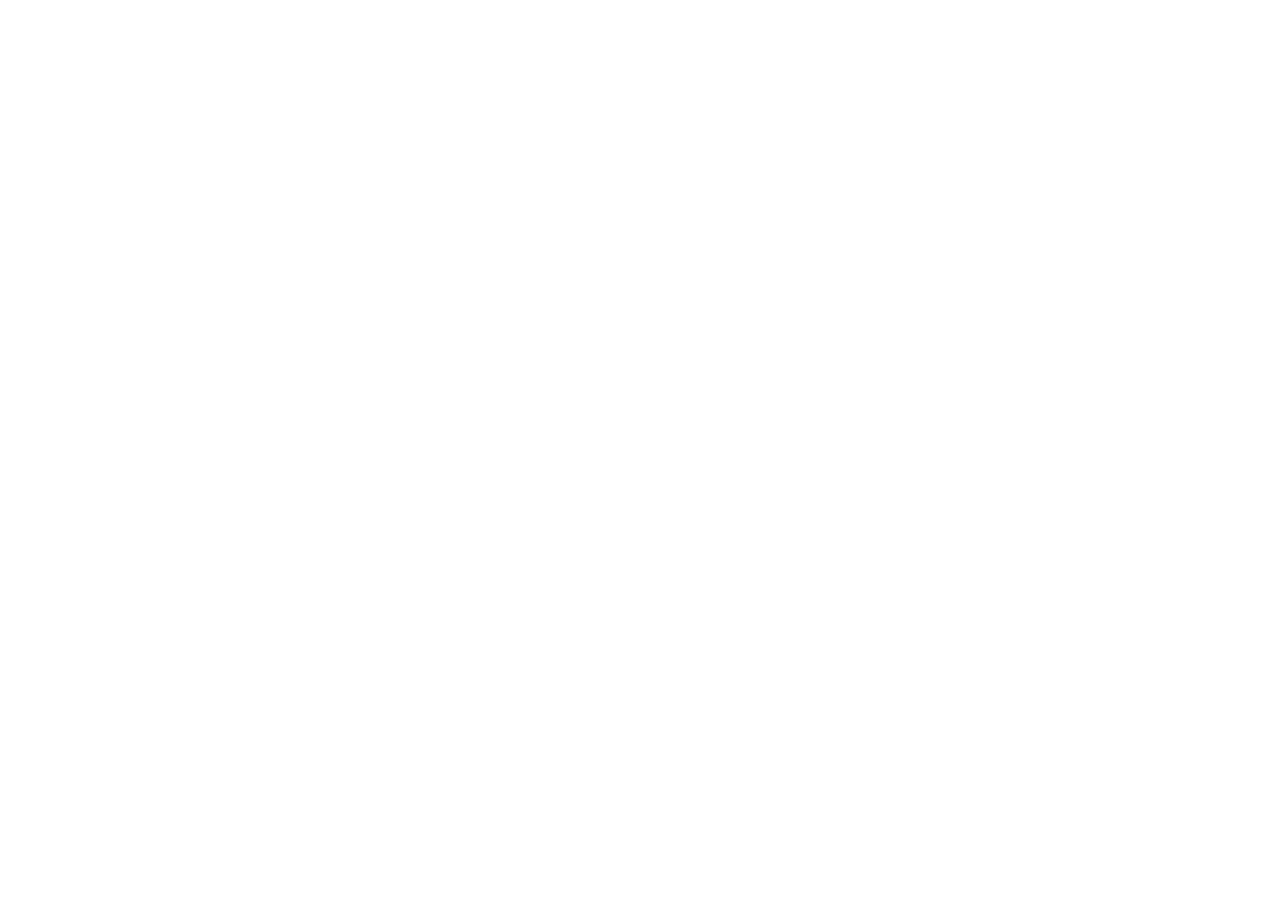
==== about.html @ d970ca6c "Some changes made on First Page" ====
<!DOCTYPE html>
<html lang="en">
<head>
    <meta charset="UTF-8">
    <meta name="viewport" content="width=device-width, initial-scale=1.0">
    <title>About - WaveWZ</title>
</head>
<body>
    
</body>
</html>
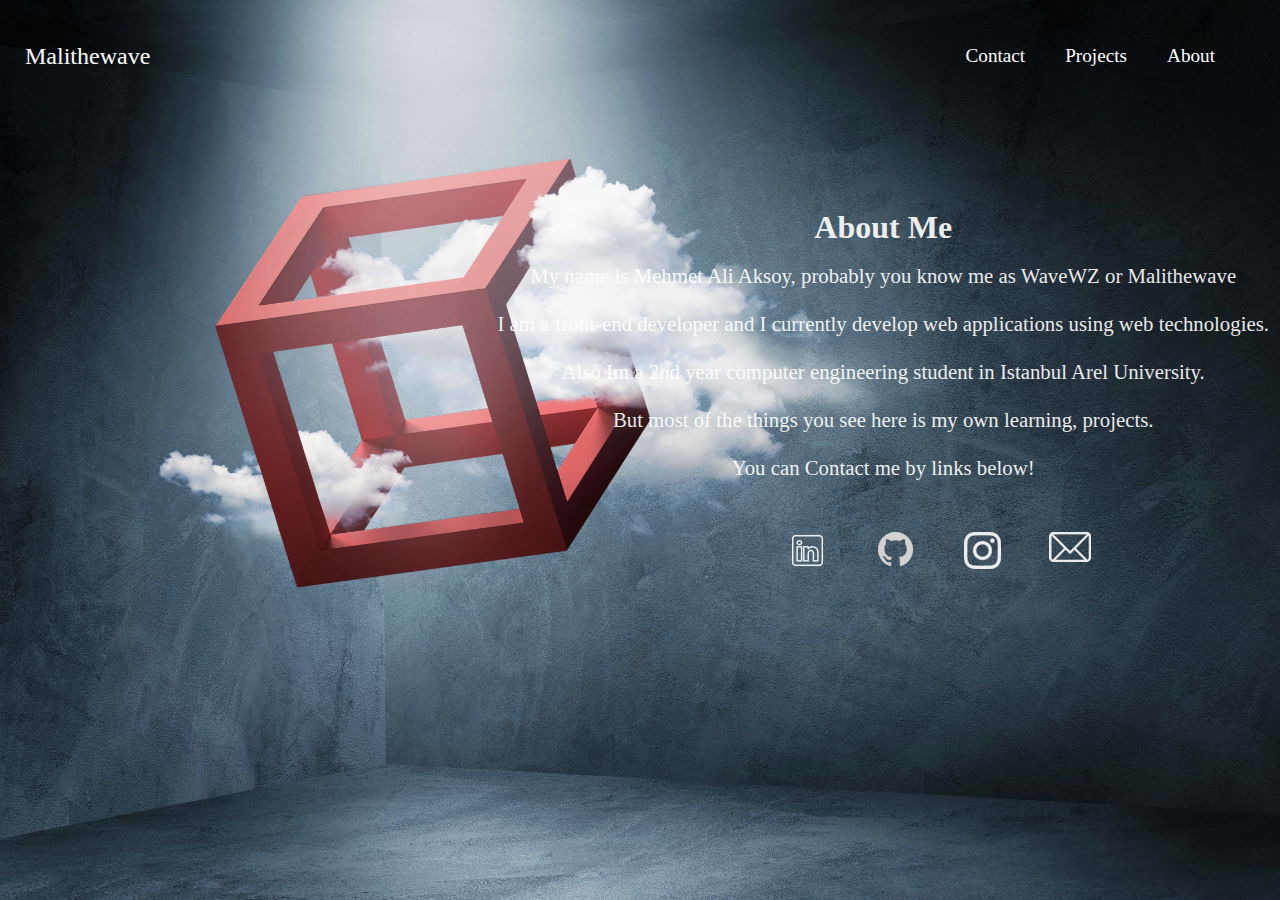
==== commit 0348764c: "About page created, worked on responsive" ====
--- a/about.html
+++ b/about.html
@@ -4,8 +4,42 @@
     <meta charset="UTF-8">
     <meta name="viewport" content="width=device-width, initial-scale=1.0">
     <title>About - WaveWZ</title>
+    <link rel="stylesheet" href="about.css">
 </head>
 <body>
-    
+    <div class="container">
+        <header>
+            <nav>
+            <div id="navbar">
+                    <p id="logo">Malithewave</p>
+                <ul id="navbar2">
+                    <li><a href="PersonalPortf-1/about.html">Contact</a></li>
+                    <li><a href="about.html">Projects</a></li>
+                    <li><a href="about.html">About</a></li>
+                </ul>
+            </div>
+            </nav>
+        </header>
+        <section>
+            <!-- <div class="box"-->
+                <h1 class="aboutMe">About Me</h1><br>
+                <p id="text">
+                    My name is Mehmet Ali Aksoy, probably you know me as WaveWZ or Malithewave <br><br>
+                    I am a front-end developer and I currently develop web applications using web technologies.<br><br>
+                    Also Im a 2nd year computer engineering student in Istanbul Arel University.<br><br>
+                    But most of the things you see here is my own learning, projects.<br><br>
+                    You can Contact me by links below!
+                </p>
+                <div class="contact-form">
+                    <ul>
+                        <li class="contactLogos" id="logo1"><a href="https://www.linkedin.com/in/mehmet-ali-aksoy-168524263" target="_blank"><img src="imagesAbout/logolinkedin2.png"></img></li>
+                        <li class="contactLogos" id="logo2"><a href="https://github.com/WaveWZ" target="_blank"><img src="imagesAbout/logogithub2.png"></img></li>
+                        <li class="contactLogos" id="logo3"><a href="https://www.instagram.com/malithewave/" target="_blank"><img src="imagesAbout/logoinsta2.png"></img></li>
+                        <li class="contactLogos" id="logo4"><a href="mailto:mehmetaliaksoy0@hotmail.com" target="_blank"><img src="imagesAbout/logomail2.png"></img></li>
+                    </ul>
+                </div>
+            <!-- </div> -->
+        </section>
+    </div>
 </body>
 </html>--- a/about.css
+++ b/about.css
@@ -0,0 +1,205 @@
+*{
+    padding: 0px;
+    margin: 0px;
+    font-family: 'Times New Roman', Times, serif;
+    color:white;
+}
+body{
+    background-image: url('aboutbackground.jpg');
+    background-repeat: no-repeat;
+    background-size: cover;
+    height: 100vh;
+}
+body{
+    background-image: url('aboutbackground.jpg');
+    background-repeat: no-repeat;
+    background-size: cover;
+    height: 100vh;
+}
+
+#navbar {
+    display: flex;
+    justify-content: space-between;
+    align-items: center;
+    padding: 25px;
+}
+
+#logo {
+    font-size: 1.5em;
+    font-family: Georgia, 'Times New Roman', Times, serif;
+    color: white;
+}
+
+#navbar2 {
+    list-style: none;
+    display: flex;
+    align-items: center;
+}
+
+#navbar2 li {
+    padding: 20px;
+}
+
+#navbar2 li a {
+    text-decoration: none;
+    color: white;
+    font-size: 1.2em;
+}
+nav{
+    margin-right: 20px;
+}
+.box {
+    border: 1px solid white;
+    box-sizing: border-box;
+    text-align: center;
+    margin: 0 auto;
+}
+section{
+    text-align: center;
+    padding-left:38%;
+    padding-top:6%;
+    opacity:0.9;
+}
+.aboutMe {
+    padding-top: 20px;
+}
+#text{
+    font-size: 1.3em;
+    padding-bottom: 5%;
+}
+.contact-form{
+    flex-wrap: nowrap;
+    display:inline;
+    justify-content: flex-end;
+}
+.contact-form ul{
+    text-decoration: none;
+    list-style-type: none;
+    display:flex;
+    padding-left:35%;
+    width: 350px;
+    overflow: auto;
+}
+
+.contact-form ul li{
+    width: 20%;
+    float: left;
+    margin: 3.5%;
+}
+
+
+
+@media (max-width:804px){    
+    #logo{
+        align-self:center;
+        font-size:1.5em;
+        max-width: 13%;
+        max-height: 13%;
+        margin-top:5%;
+        margin-bottom: 25%;
+        justify-content: center;
+        color:black;
+        position: absolute;
+        left:34%;
+        padding-top: 12px;
+        max-width: 6em;
+    }
+    nav{
+        display:flex;
+        justify-content: center;
+        margin-right: 0;
+        
+    }
+    ul li{
+        list-style: none;
+        display:flex;
+        padding: 29px;
+        padding-top: 36px;
+    }
+    ul li a{
+        text-decoration: none;
+        color:black;
+        padding-top:30px;
+        font-size: 1em;                                  
+    }
+    #text{
+        font-size:1em;
+        display: flex;
+    }
+    #navbar{
+        padding-top:25px;
+    }
+    ul li a{
+        font-size: 1em;
+        padding-top:30px;
+    }
+    #logo1{
+        padding-right:30%;
+    }
+    #logo1 {
+        padding: 20px 0 0 0;
+        max-width: 38px;
+        height: auto; /* Otomatik yükseklik ayarı */
+        float: left;
+        padding-left:21%;
+    }
+    #logo2{
+        padding-bottom: 0px;
+        max-width: 27px;
+    }
+    #logo3{
+        max-width: 21px;
+        padding-bottom:0px;
+        padding-left: 36%;
+    }
+    #logo4{
+        max-width: 2%;
+        padding-left: 51%;
+        padding-bottom: 3px;
+    }
+    .contactLogos{
+        position: absolute;
+        bottom:14%;
+        left:18%;
+    }
+    section{
+        text-align: center;
+        padding-left:8%;
+        padding-right:8%;
+        padding-top:6%;
+        opacity:0.9;
+    }
+    .contact-form ul li {
+        width: 20%;
+        float: left;
+        margin: 0%;
+    }
+    .contactLogos {
+        position: absolute;
+        bottom: 4%;
+        left: 18%;
+    }
+    
+
+}
+@media (min-width: 805px) and (max-width: 872px) {
+    body{
+        background-position:center 6%;
+    }
+    #logo{
+        max-width:7em;
+    }
+    #firstText{
+        font-size: 5.5em;
+        padding-top:15%;
+    }
+    #secondText{
+        font-size: 3.9em;
+    }
+    #thirdText{
+        font-size: 5.5em;
+    }
+    #fourthText{
+        font-size: 3.9em;
+    }
+}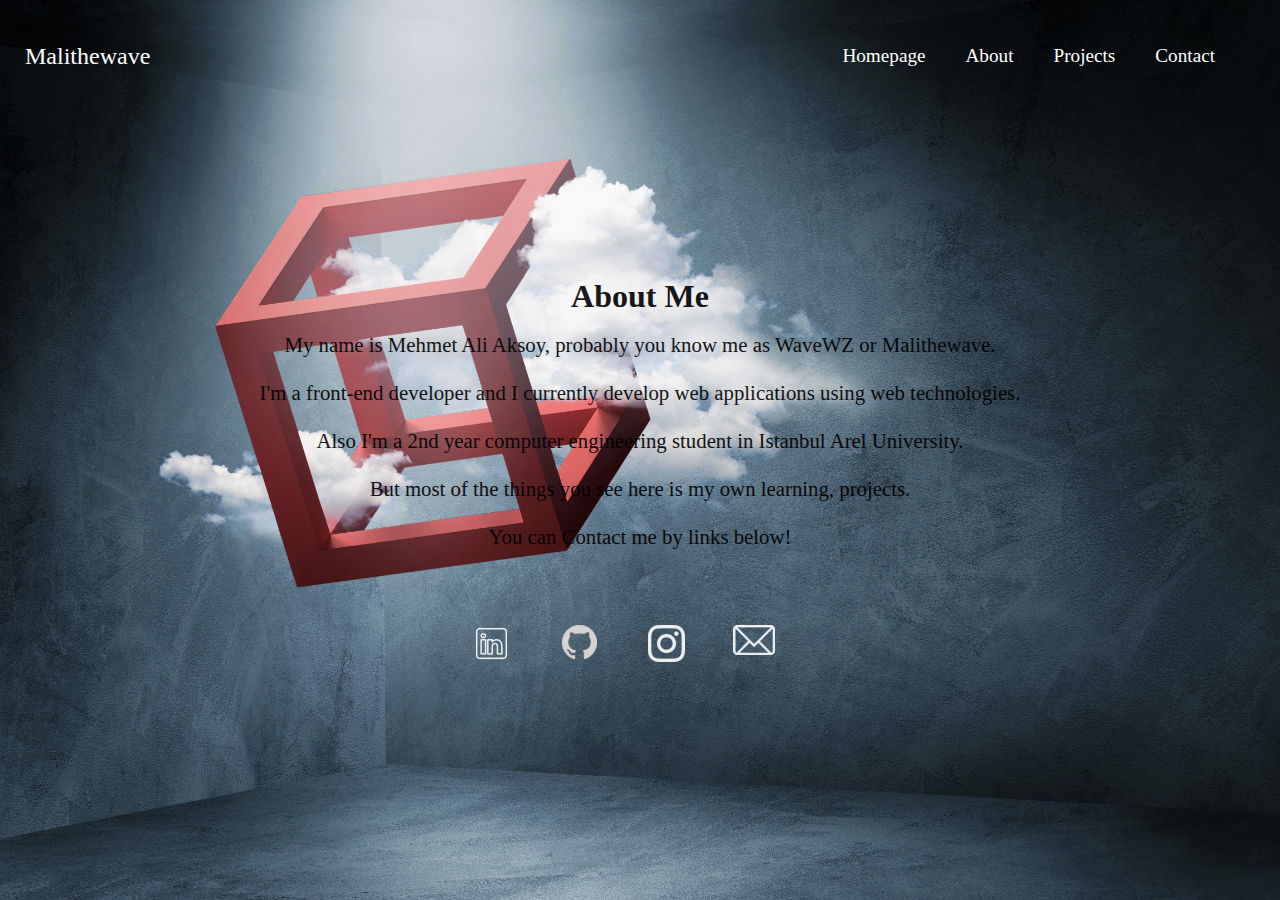
==== commit 3003fbff: "About.html is also fully responsive." ====
--- a/about.html
+++ b/about.html
@@ -13,9 +13,10 @@
             <div id="navbar">
                     <p id="logo">Malithewave</p>
                 <ul id="navbar2">
-                    <li><a href="PersonalPortf-1/about.html">Contact</a></li>
-                    <li><a href="about.html">Projects</a></li>
-                    <li><a href="about.html">About</a></li>
+                    <li><a href="index.html">Homepage</a></li>
+                    <li><a href="PersonalPortf-1/about.html">About</a></li>
+                    <li><a href="projects.html">Projects</a></li>
+                    <li><a href="mailto:mehmetaliaksoy0@hotmail.com" target="_blank">Contact</a></li>
                 </ul>
             </div>
             </nav>
@@ -24,9 +25,9 @@
             <!-- <div class="box"-->
                 <h1 class="aboutMe">About Me</h1><br>
                 <p id="text">
-                    My name is Mehmet Ali Aksoy, probably you know me as WaveWZ or Malithewave <br><br>
-                    I am a front-end developer and I currently develop web applications using web technologies.<br><br>
-                    Also Im a 2nd year computer engineering student in Istanbul Arel University.<br><br>
+                    My name is Mehmet Ali Aksoy, probably you know me as WaveWZ or Malithewave.<br><br>
+                    I'm a front-end developer and I currently develop web applications using web technologies.<br><br>
+                    Also I'm a 2nd year computer engineering student in Istanbul Arel University.<br><br>
                     But most of the things you see here is my own learning, projects.<br><br>
                     You can Contact me by links below!
                 </p>
--- a/about.css
+++ b/about.css
@@ -100,8 +100,8 @@
         justify-content: center;
         color:black;
         position: absolute;
-        left:34%;
-        padding-top: 12px;
+        left:32%;
+        padding-top: 25px;
         max-width: 6em;
     }
     nav{
@@ -182,24 +182,19 @@
     
 
 }
-@media (min-width: 805px) and (max-width: 872px) {
-    body{
-        background-position:center 6%;
+@media (min-width: 805px) and (max-width: 1400px) {
+    *{
+        color:black;
     }
     #logo{
         max-width:7em;
     }
-    #firstText{
-        font-size: 5.5em;
-        padding-top:15%;
-    }
-    #secondText{
-        font-size: 3.9em;
-    }
-    #thirdText{
-        font-size: 5.5em;
-    }
-    #fourthText{
-        font-size: 3.9em;
-    }
+    section{
+        display: inline;
+        text-align: center;
+    }
+    header{
+        margin-bottom:10%;
+    }
+
 }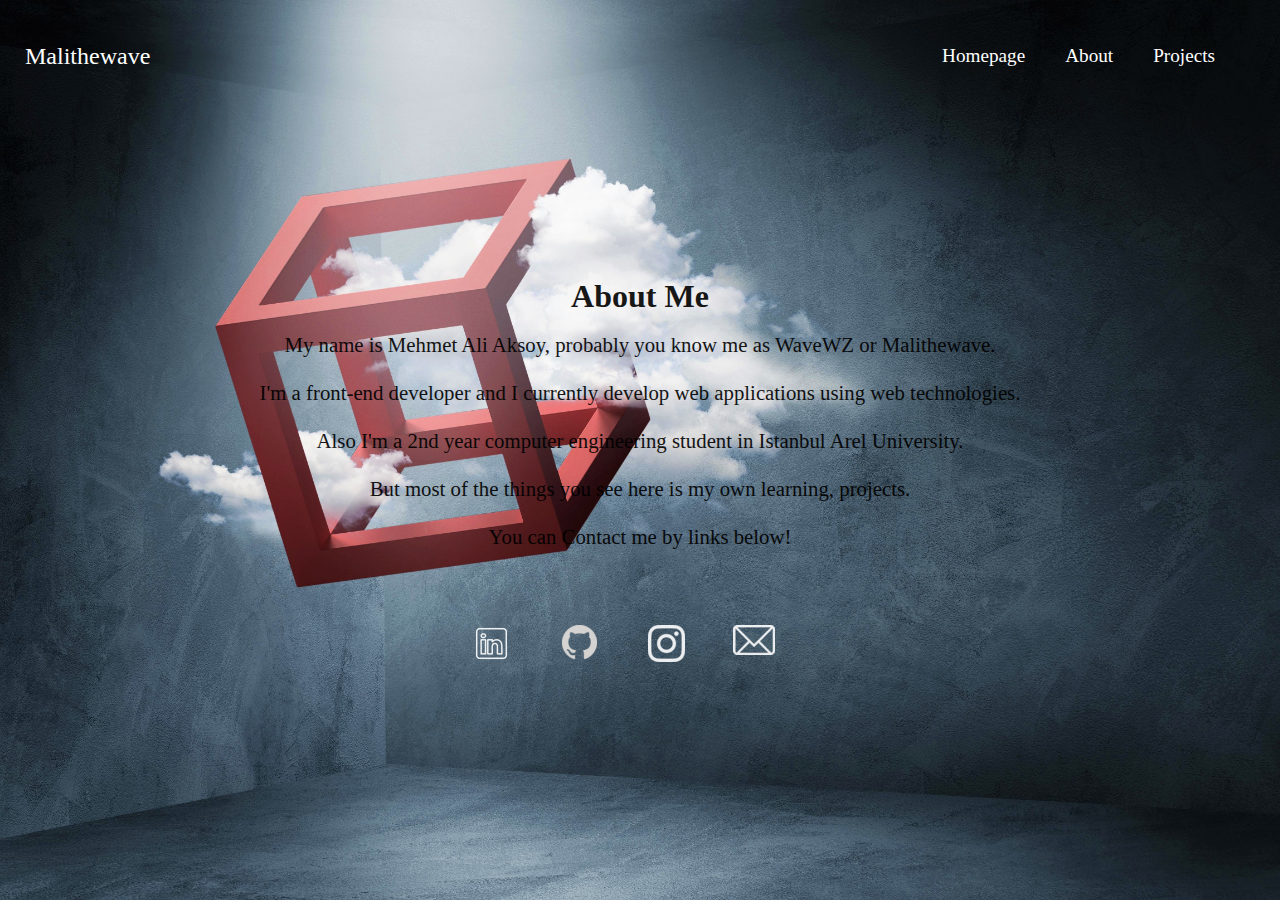
==== commit a52f61c2: "Responsive mistakes has been fixed" ====
--- a/about.html
+++ b/about.html
@@ -16,7 +16,6 @@
                     <li><a href="index.html">Homepage</a></li>
                     <li><a href="PersonalPortf-1/about.html">About</a></li>
                     <li><a href="projects.html">Projects</a></li>
-                    <li><a href="mailto:mehmetaliaksoy0@hotmail.com" target="_blank">Contact</a></li>
                 </ul>
             </div>
             </nav>
--- a/about.css
+++ b/about.css
@@ -158,7 +158,6 @@
         padding-bottom: 3px;
     }
     .contactLogos{
-        position: absolute;
         bottom:14%;
         left:18%;
     }
@@ -170,16 +169,15 @@
         opacity:0.9;
     }
     .contact-form ul li {
-        width: 20%;
+        width: 25%;
         float: left;
-        margin: 0%;
+        margin: 2% 0;
     }
     .contactLogos {
         position: absolute;
         bottom: 4%;
         left: 18%;
     }
-    
 
 }
 @media (min-width: 805px) and (max-width: 1400px) {
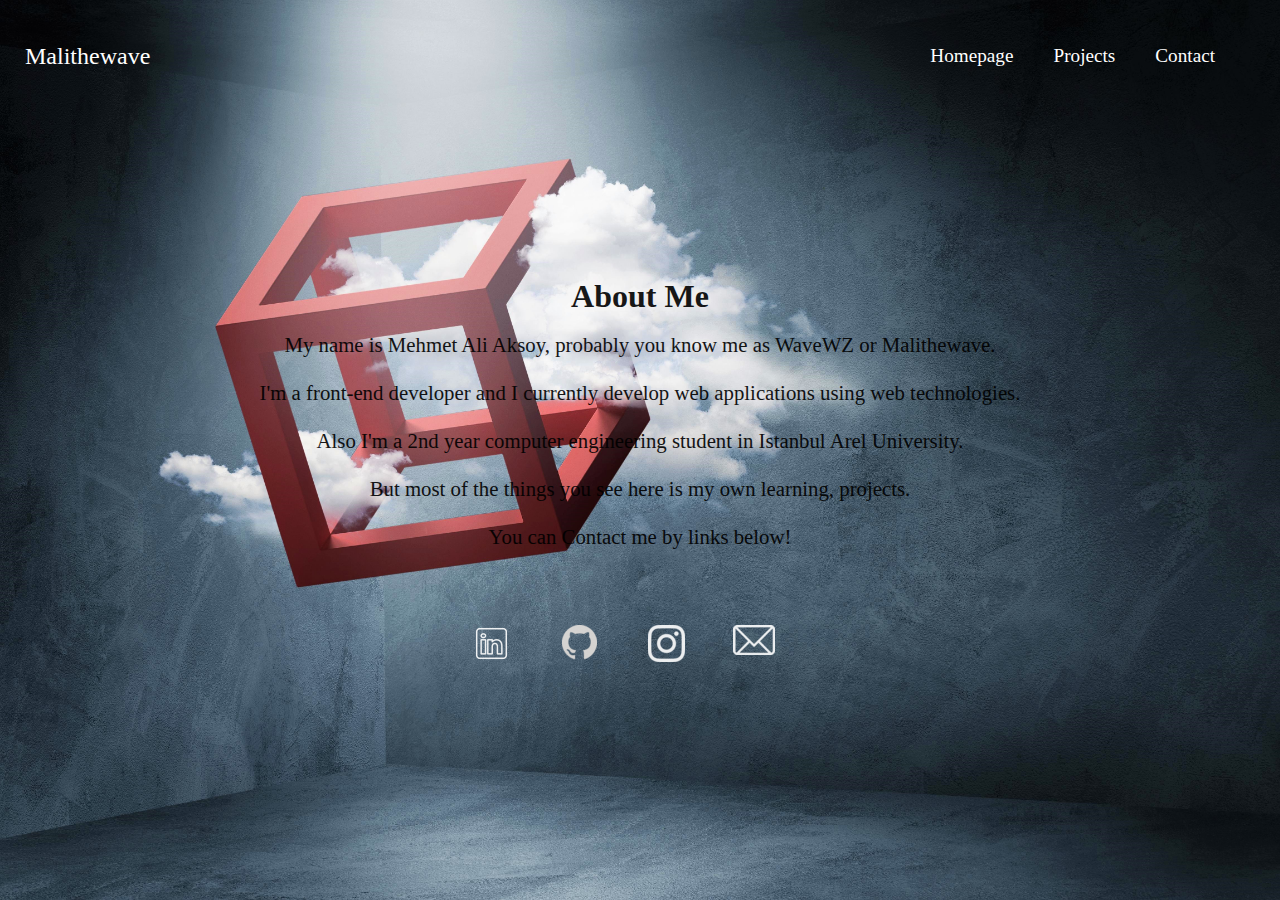
==== commit 2f777cfa: "Index and about is done!" ====
--- a/about.html
+++ b/about.html
@@ -14,8 +14,8 @@
                     <p id="logo">Malithewave</p>
                 <ul id="navbar2">
                     <li><a href="index.html">Homepage</a></li>
-                    <li><a href="PersonalPortf-1/about.html">About</a></li>
-                    <li><a href="projects.html">Projects</a></li>
+                    <li><a href="https://github.com/WaveWZ">Projects</a></li>
+                    <li><a href="mailto:mehmetaliaksoy0@hotmail.com">Contact</a></li>
                 </ul>
             </div>
             </nav>
--- a/about.css
+++ b/about.css
@@ -3,12 +3,6 @@
     margin: 0px;
     font-family: 'Times New Roman', Times, serif;
     color:white;
-}
-body{
-    background-image: url('aboutbackground.jpg');
-    background-repeat: no-repeat;
-    background-size: cover;
-    height: 100vh;
 }
 body{
     background-image: url('aboutbackground.jpg');
@@ -110,6 +104,12 @@
         margin-right: 0;
         
     }
+    #navbar2 li{
+        padding:18px;
+    }
+    #navbar2 li a{
+        font-size:1.1em;
+    }
     ul li{
         list-style: none;
         display:flex;
@@ -129,14 +129,9 @@
     #navbar{
         padding-top:25px;
     }
-    ul li a{
-        font-size: 1em;
-        padding-top:30px;
-    }
-    #logo1{
+
+    #logo1 {
         padding-right:30%;
-    }
-    #logo1 {
         padding: 20px 0 0 0;
         max-width: 38px;
         height: auto; /* Otomatik yükseklik ayarı */
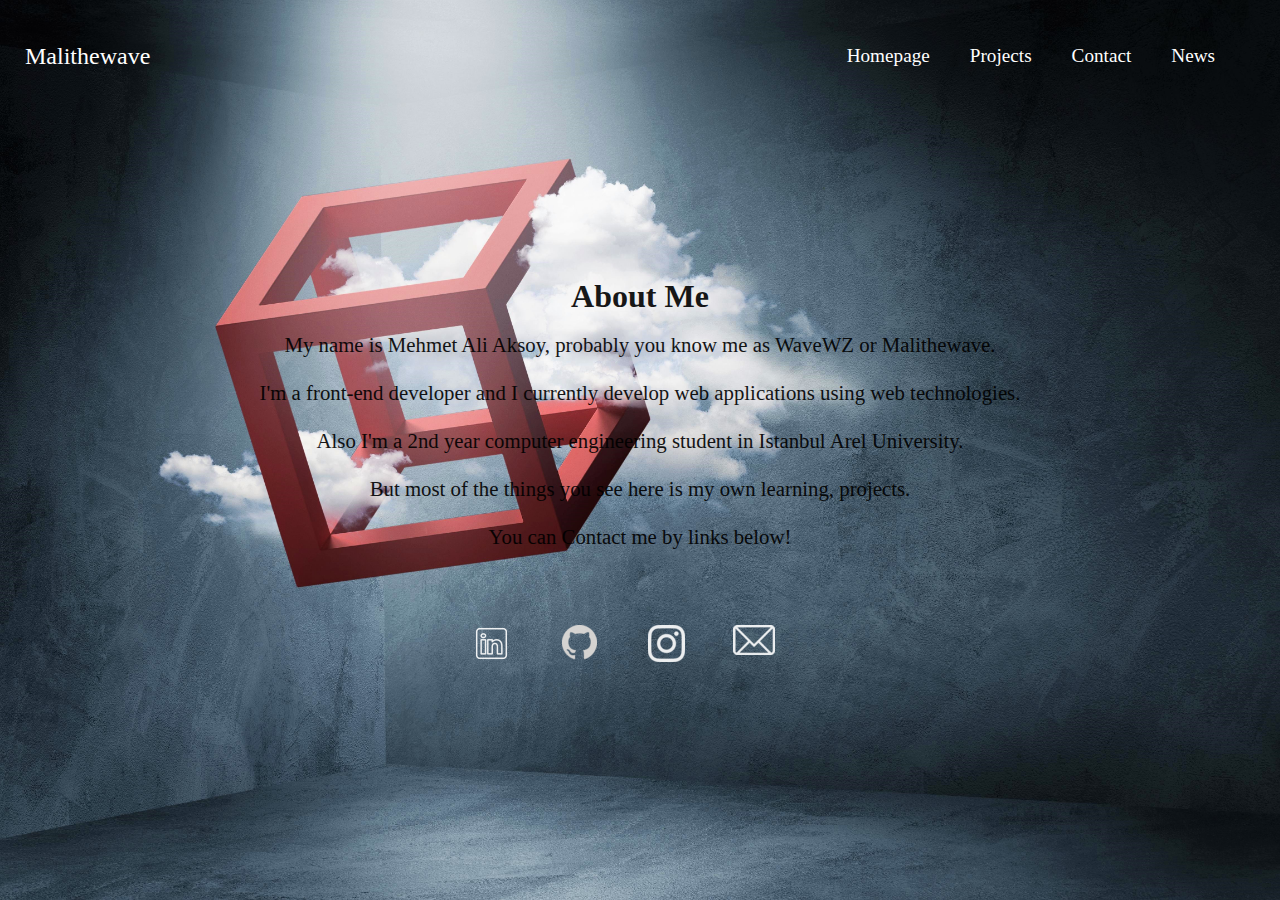
==== commit b387e280: "Updates have made" ====
--- a/about.html
+++ b/about.html
@@ -16,6 +16,7 @@
                     <li><a href="index.html">Homepage</a></li>
                     <li><a href="https://github.com/WaveWZ">Projects</a></li>
                     <li><a href="mailto:mehmetaliaksoy0@hotmail.com">Contact</a></li>
+                    <li><a href="movie.html">News</a></li>
                 </ul>
             </div>
             </nav>
--- a/about.css
+++ b/about.css
@@ -5,7 +5,7 @@
     color:white;
 }
 body{
-    background-image: url('aboutbackground.jpg');
+    background-image: url('imagesAbout/aboutbackground.jpg');
     background-repeat: no-repeat;
     background-size: cover;
     height: 100vh;
